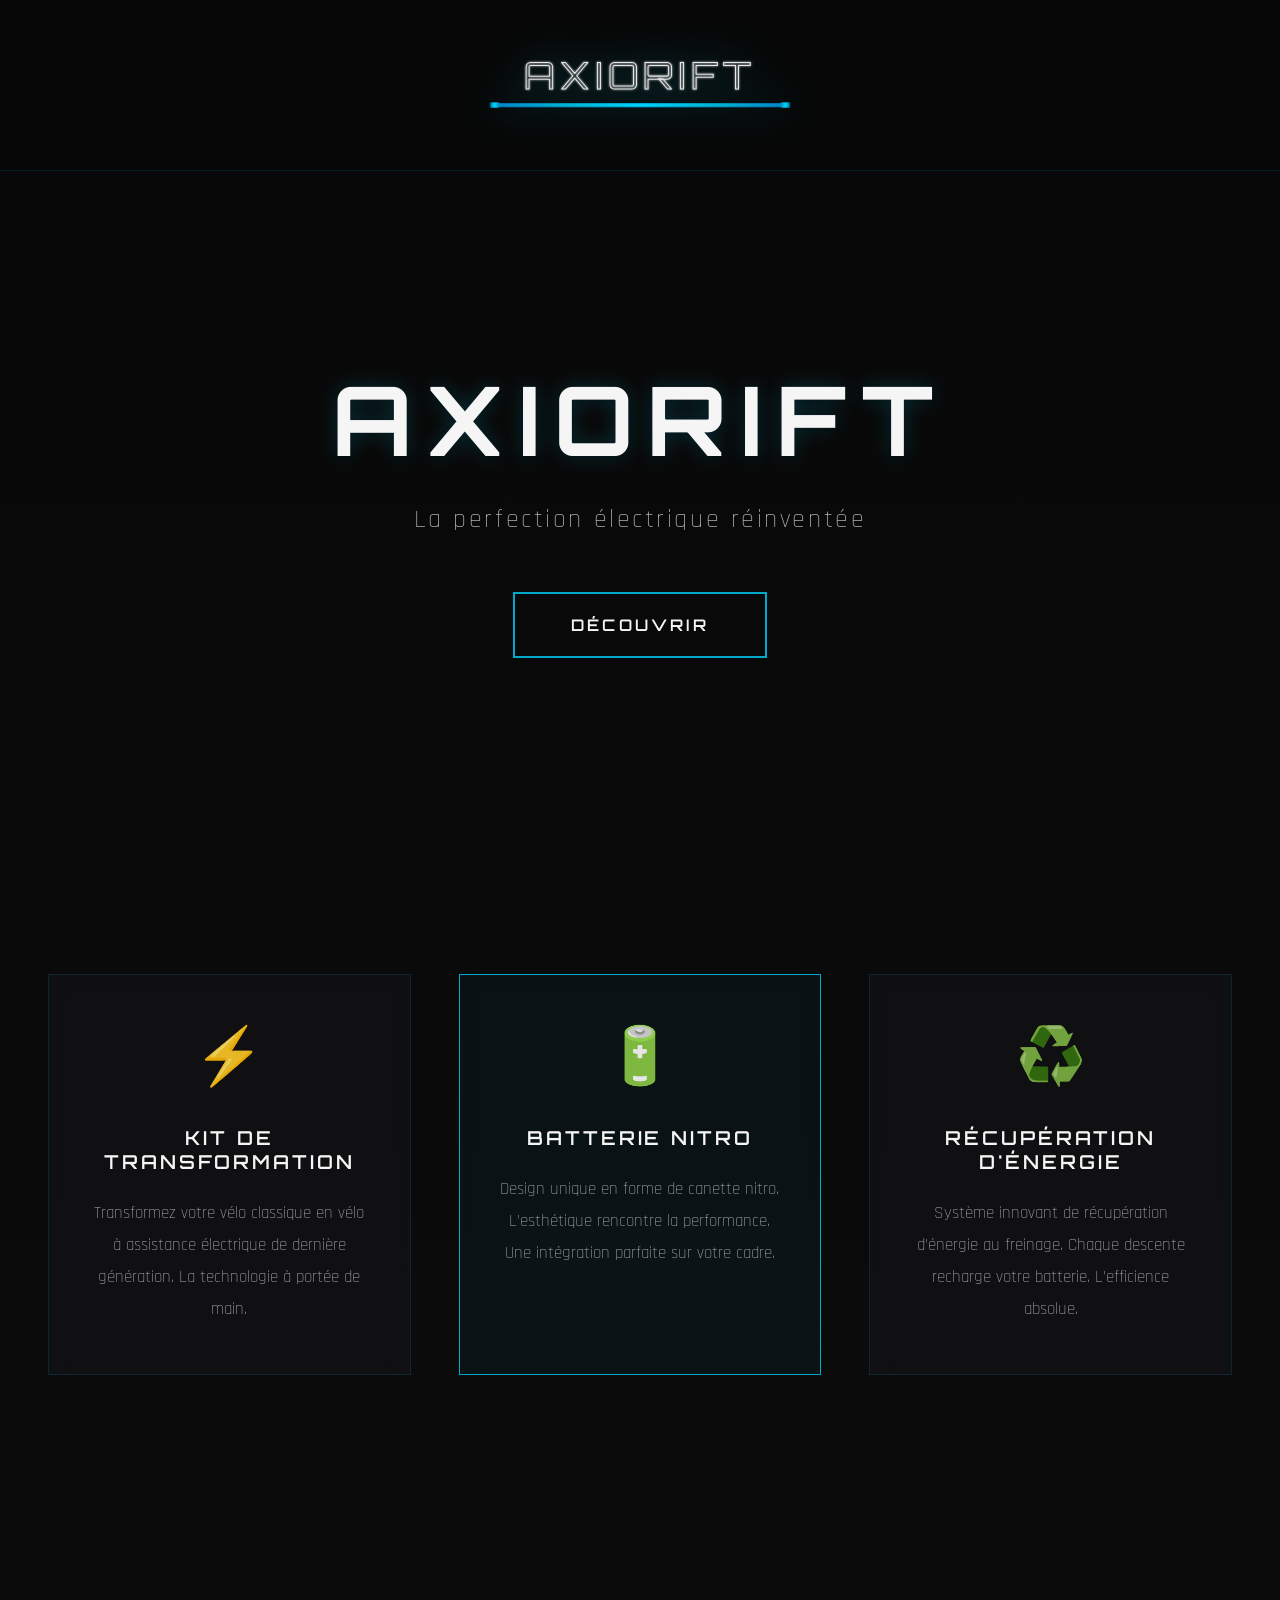
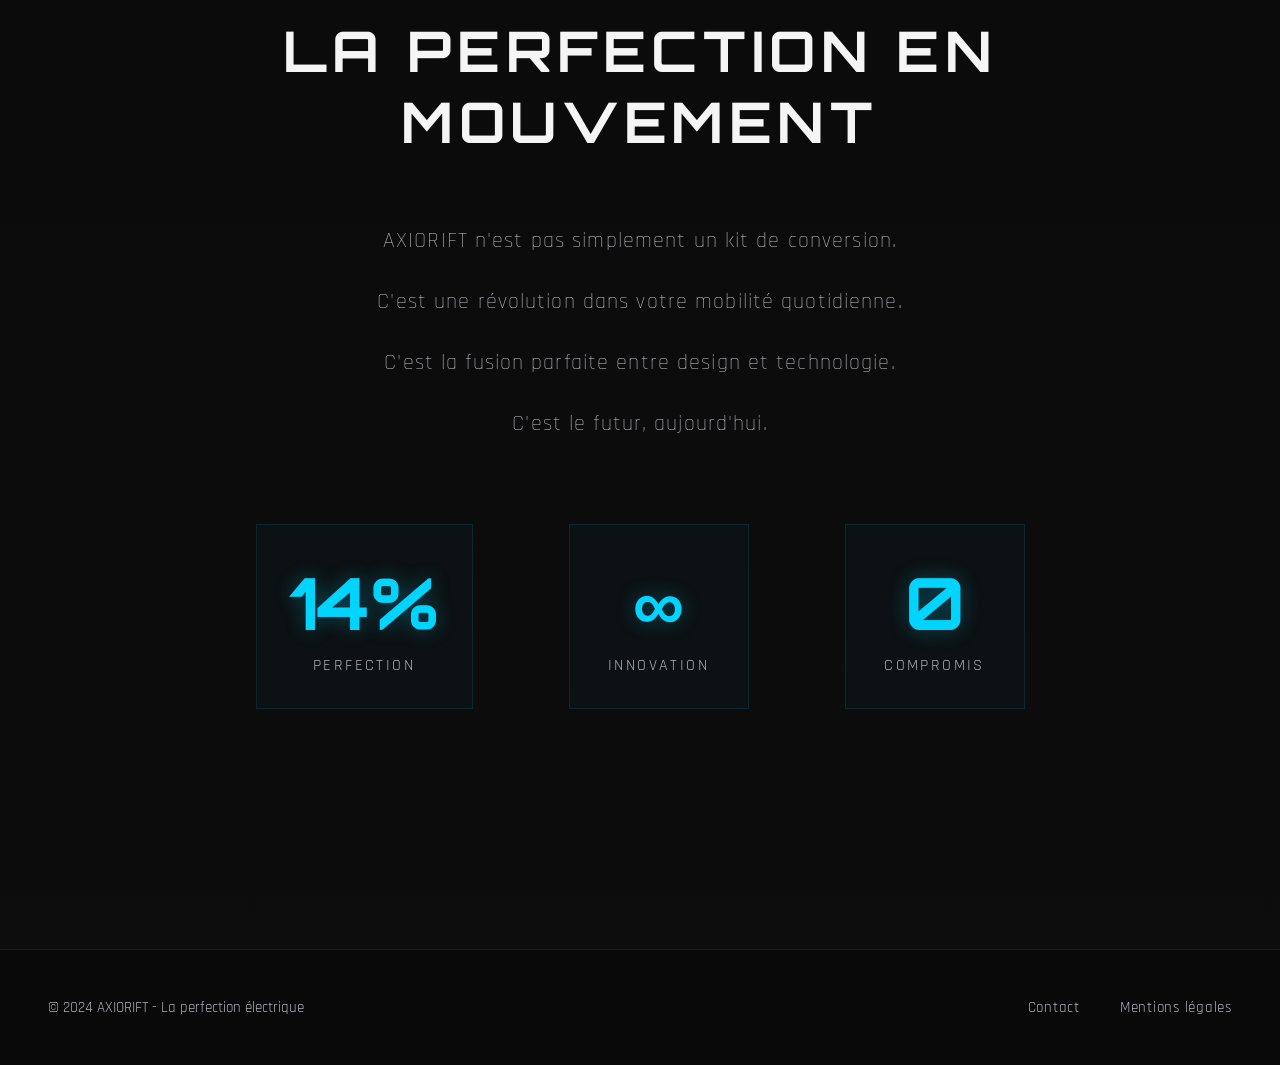
==== axiorift-standalone.html @ 2ce19484 "Add standalone HTML file with inline CSS and JS" ====
<!DOCTYPE html>
<html lang="fr">
<head>
    <meta charset="UTF-8">
    <meta name="viewport" content="width=device-width, initial-scale=1.0">
    <title>AXIORIFT - La Perfection Électrique</title>
    <link rel="preconnect" href="https://fonts.googleapis.com">
    <link rel="preconnect" href="https://fonts.gstatic.com" crossorigin>
    <link href="https://fonts.googleapis.com/css2?family=Orbitron:wght@400;700;900&family=Rajdhani:wght@300;400;600;700&display=swap" rel="stylesheet">
    <style>
        :root {
            --primary-color: #00a8cc;
            --accent-cyan: #00d4ff;
            --dark-bg: #0d0d0d;
            --darker-bg: #080808;
            --card-bg: rgba(20, 20, 25, 0.6);
            --text-primary: #f5f5f5;
            --text-secondary: #b0b0b8;
            --border-color: rgba(0, 168, 204, 0.15);
            --glow-subtle: 0 0 15px rgba(0, 212, 255, 0.3);
        }

        * {
            margin: 0;
            padding: 0;
            box-sizing: border-box;
        }

        body {
            font-family: 'Rajdhani', sans-serif;
            background: linear-gradient(180deg, var(--darker-bg) 0%, var(--dark-bg) 100%);
            color: var(--text-primary);
            overflow-x: hidden;
            min-height: 100vh;
        }

        /* Header */
        header {
            padding: 2.5rem 0;
            border-bottom: 1px solid var(--border-color);
            background: rgba(8, 8, 8, 0.8);
            backdrop-filter: blur(10px);
            position: sticky;
            top: 0;
            z-index: 100;
        }

        nav {
            max-width: 1400px;
            margin: 0 auto;
            padding: 0 3rem;
        }

        .logo-container {
            display: flex;
            justify-content: center;
        }

        .logo {
            height: 90px;
            filter: drop-shadow(0 0 20px rgba(0, 212, 255, 0.4));
            transition: all 0.4s ease;
        }

        .logo:hover {
            filter: drop-shadow(0 0 30px rgba(0, 212, 255, 0.6));
            transform: translateY(-2px);
        }

        /* Hero Section */
        .hero {
            max-width: 1400px;
            margin: 0 auto;
            padding: 8rem 3rem;
            text-align: center;
            min-height: 75vh;
            display: flex;
            align-items: center;
            justify-content: center;
        }

        .hero-content {
            max-width: 900px;
        }

        .main-title {
            font-family: 'Orbitron', sans-serif;
            font-size: 6rem;
            font-weight: 700;
            color: var(--text-primary);
            text-transform: uppercase;
            letter-spacing: 0.15em;
            margin-bottom: 1.5rem;
            text-shadow:
                0 0 20px rgba(0, 212, 255, 0.2),
                0 2px 4px rgba(0, 0, 0, 0.5);
        }

        .tagline {
            font-size: 1.6rem;
            color: var(--text-secondary);
            margin-bottom: 3.5rem;
            font-weight: 300;
            letter-spacing: 0.1em;
        }

        .cta-container {
            margin-top: 3rem;
        }

        .cta-button {
            position: relative;
            padding: 1.3rem 3.5rem;
            font-family: 'Orbitron', sans-serif;
            font-size: 1rem;
            font-weight: 600;
            color: var(--text-primary);
            background: transparent;
            border: 2px solid var(--primary-color);
            cursor: pointer;
            overflow: hidden;
            transition: all 0.4s ease;
            letter-spacing: 0.2em;
            text-transform: uppercase;
        }

        .cta-button:hover {
            border-color: var(--accent-cyan);
            box-shadow: 0 0 25px rgba(0, 212, 255, 0.3);
            transform: translateY(-3px);
        }

        .cta-button span {
            position: relative;
            z-index: 2;
        }

        .button-glow {
            position: absolute;
            top: 0;
            left: -100%;
            width: 100%;
            height: 100%;
            background: linear-gradient(90deg, transparent, rgba(0, 212, 255, 0.2), transparent);
            transition: left 0.6s ease;
        }

        .cta-button:hover .button-glow {
            left: 100%;
        }

        /* Features Section */
        .features {
            max-width: 1400px;
            margin: 8rem auto;
            padding: 0 3rem;
            display: grid;
            grid-template-columns: repeat(auto-fit, minmax(350px, 1fr));
            gap: 3rem;
        }

        .feature-card {
            background: var(--card-bg);
            border: 1px solid var(--border-color);
            padding: 3rem 2.5rem;
            backdrop-filter: blur(10px);
            transition: all 0.4s ease;
            text-align: center;
        }

        .feature-card:hover {
            transform: translateY(-8px);
            border-color: var(--primary-color);
            box-shadow: 0 10px 40px rgba(0, 0, 0, 0.3), var(--glow-subtle);
        }

        .feature-card.highlight {
            border-color: var(--primary-color);
            background: rgba(0, 168, 204, 0.05);
        }

        .feature-icon {
            font-size: 3.5rem;
            margin-bottom: 2rem;
            opacity: 0.9;
        }

        .feature-card h3 {
            font-family: 'Orbitron', sans-serif;
            font-size: 1.2rem;
            margin-bottom: 1.5rem;
            color: var(--text-primary);
            letter-spacing: 0.15em;
            font-weight: 600;
        }

        .feature-card p {
            color: var(--text-secondary);
            line-height: 1.9;
            font-size: 1.05rem;
            font-weight: 300;
        }

        /* Manifesto Section */
        .manifesto {
            max-width: 1400px;
            margin: 10rem auto;
            padding: 5rem 3rem;
            text-align: center;
        }

        .manifesto-content h2 {
            font-family: 'Orbitron', sans-serif;
            font-size: 3.5rem;
            margin-bottom: 4rem;
            color: var(--text-primary);
            letter-spacing: 0.1em;
            font-weight: 700;
        }

        .manifesto-text {
            max-width: 800px;
            margin: 0 auto 5rem;
        }

        .manifesto-text p {
            font-size: 1.4rem;
            margin-bottom: 1.3rem;
            color: var(--text-secondary);
            font-weight: 300;
            letter-spacing: 0.05em;
            line-height: 1.8;
        }

        .stats {
            display: flex;
            justify-content: center;
            gap: 6rem;
            margin-top: 5rem;
        }

        .stat {
            display: flex;
            flex-direction: column;
            align-items: center;
            padding: 2rem;
            border: 1px solid var(--border-color);
            background: rgba(0, 168, 204, 0.03);
            min-width: 180px;
            transition: all 0.3s ease;
        }

        .stat:hover {
            border-color: var(--primary-color);
            box-shadow: var(--glow-subtle);
            transform: translateY(-5px);
        }

        .stat-number {
            font-family: 'Orbitron', sans-serif;
            font-size: 4.5rem;
            font-weight: 700;
            color: var(--accent-cyan);
            text-shadow: 0 0 20px rgba(0, 212, 255, 0.3);
            margin-bottom: 0.5rem;
        }

        .stat-label {
            font-size: 1rem;
            color: var(--text-secondary);
            text-transform: uppercase;
            letter-spacing: 0.15em;
            font-weight: 400;
        }

        /* Footer */
        footer {
            border-top: 1px solid var(--border-color);
            padding: 3rem 0;
            margin-top: 8rem;
            background: rgba(8, 8, 8, 0.6);
        }

        .footer-content {
            max-width: 1400px;
            margin: 0 auto;
            padding: 0 3rem;
            display: flex;
            justify-content: space-between;
            align-items: center;
            color: var(--text-secondary);
            font-size: 0.95rem;
        }

        .footer-links {
            display: flex;
            gap: 2.5rem;
        }

        .footer-links a {
            color: var(--text-secondary);
            text-decoration: none;
            transition: color 0.3s ease;
            letter-spacing: 0.05em;
        }

        .footer-links a:hover {
            color: var(--accent-cyan);
        }

        /* Responsive */
        @media (max-width: 1024px) {
            .main-title {
                font-size: 4.5rem;
            }

            .stats {
                gap: 3rem;
            }

            .features {
                grid-template-columns: 1fr;
                gap: 2rem;
            }
        }

        @media (max-width: 768px) {
            nav {
                padding: 0 2rem;
            }

            .hero {
                padding: 5rem 2rem;
            }

            .main-title {
                font-size: 3rem;
                letter-spacing: 0.1em;
            }

            .tagline {
                font-size: 1.3rem;
            }

            .manifesto-content h2 {
                font-size: 2.5rem;
            }

            .manifesto-text p {
                font-size: 1.2rem;
            }

            .stats {
                flex-direction: column;
                gap: 2rem;
            }

            .stat {
                width: 100%;
                max-width: 300px;
                margin: 0 auto;
            }

            .footer-content {
                flex-direction: column;
                gap: 1.5rem;
                text-align: center;
            }

            .logo {
                height: 70px;
            }
        }

        @media (max-width: 480px) {
            .main-title {
                font-size: 2.2rem;
            }

            .tagline {
                font-size: 1.1rem;
            }

            .cta-button {
                padding: 1rem 2.5rem;
                font-size: 0.9rem;
            }

            .feature-card {
                padding: 2rem 1.5rem;
            }

            .manifesto {
                padding: 3rem 2rem;
            }
        }
    </style>
</head>
<body>
    <header>
        <nav>
            <div class="logo-container">
                <svg class="logo" width="900" height="220" xmlns="http://www.w3.org/2000/svg" viewBox="0 0 900 220">
                    <defs>
                        <linearGradient id="lineGradient" x1="0%" y1="0%" x2="100%" y2="0%">
                            <stop offset="0%" style="stop-color:#0088cc;stop-opacity:1" />
                            <stop offset="25%" style="stop-color:#00b4d8;stop-opacity:1" />
                            <stop offset="50%" style="stop-color:#00d4ff;stop-opacity:1" />
                            <stop offset="75%" style="stop-color:#00b4d8;stop-opacity:1" />
                            <stop offset="100%" style="stop-color:#0088cc;stop-opacity:1" />
                        </linearGradient>
                        <filter id="softGlow">
                            <feGaussianBlur stdDeviation="2.5" result="coloredBlur"/>
                            <feMerge>
                                <feMergeNode in="coloredBlur"/>
                                <feMergeNode in="SourceGraphic"/>
                            </feMerge>
                        </filter>
                    </defs>
                    <text x="450" y="120" font-family="Orbitron, Arial, sans-serif" font-size="90" font-weight="400" fill="none" stroke="#e8e8e8" stroke-width="2.5" text-anchor="middle" letter-spacing="12" filter="url(#softGlow)">AXIORIFT</text>
                    <rect x="100" y="155" width="700" height="8" fill="url(#lineGradient)" filter="url(#softGlow)"/>
                    <rect x="85" y="153" width="20" height="12" fill="url(#lineGradient)" filter="url(#softGlow)"/>
                    <rect x="795" y="153" width="20" height="12" fill="url(#lineGradient)" filter="url(#softGlow)"/>
                </svg>
            </div>
        </nav>
    </header>

    <main>
        <section class="hero">
            <div class="hero-content">
                <h1 class="main-title">AXIORIFT</h1>
                <p class="tagline">La perfection électrique réinventée</p>
                <div class="cta-container">
                    <button class="cta-button">
                        <span>DÉCOUVRIR</span>
                        <div class="button-glow"></div>
                    </button>
                </div>
            </div>
        </section>

        <section class="features">
            <div class="feature-card">
                <div class="feature-icon">⚡</div>
                <h3>KIT DE TRANSFORMATION</h3>
                <p>Transformez votre vélo classique en vélo à assistance électrique de dernière génération. La technologie à portée de main.</p>
            </div>

            <div class="feature-card highlight">
                <div class="feature-icon">🔋</div>
                <h3>BATTERIE NITRO</h3>
                <p>Design unique en forme de canette nitro. L'esthétique rencontre la performance. Une intégration parfaite sur votre cadre.</p>
            </div>

            <div class="feature-card">
                <div class="feature-icon">♻️</div>
                <h3>RÉCUPÉRATION D'ÉNERGIE</h3>
                <p>Système innovant de récupération d'énergie au freinage. Chaque descente recharge votre batterie. L'efficience absolue.</p>
            </div>
        </section>

        <section class="manifesto">
            <div class="manifesto-content">
                <h2>LA PERFECTION EN MOUVEMENT</h2>
                <div class="manifesto-text">
                    <p>AXIORIFT n'est pas simplement un kit de conversion.</p>
                    <p>C'est une révolution dans votre mobilité quotidienne.</p>
                    <p>C'est la fusion parfaite entre design et technologie.</p>
                    <p>C'est le futur, aujourd'hui.</p>
                </div>
                <div class="stats">
                    <div class="stat">
                        <span class="stat-number">99%</span>
                        <span class="stat-label">Perfection</span>
                    </div>
                    <div class="stat">
                        <span class="stat-number">∞</span>
                        <span class="stat-label">Innovation</span>
                    </div>
                    <div class="stat">
                        <span class="stat-number">0</span>
                        <span class="stat-label">Compromis</span>
                    </div>
                </div>
            </div>
        </section>
    </main>

    <footer>
        <div class="footer-content">
            <p>&copy; 2024 AXIORIFT - La perfection électrique</p>
            <div class="footer-links">
                <a href="#">Contact</a>
                <a href="#">Mentions légales</a>
            </div>
        </div>
    </footer>

    <script>
        // Smooth scrolling for CTA button
        document.querySelector('.cta-button').addEventListener('click', function() {
            document.querySelector('.features').scrollIntoView({
                behavior: 'smooth'
            });
        });

        // Subtle glow effect on title hover
        const title = document.querySelector('.main-title');
        if (title) {
            title.addEventListener('mouseenter', function() {
                this.style.textShadow = '0 0 30px rgba(0, 212, 255, 0.4), 0 2px 4px rgba(0, 0, 0, 0.5)';
            });

            title.addEventListener('mouseleave', function() {
                this.style.textShadow = '0 0 20px rgba(0, 212, 255, 0.2), 0 2px 4px rgba(0, 0, 0, 0.5)';
            });
        }

        // Add fade-in animation on scroll
        const observerOptions = {
            threshold: 0.1,
            rootMargin: '0px 0px -50px 0px'
        };

        const observer = new IntersectionObserver(function(entries) {
            entries.forEach(entry => {
                if (entry.isIntersecting) {
                    entry.target.style.opacity = '1';
                    entry.target.style.transform = 'translateY(0)';
                }
            });
        }, observerOptions);

        // Observe all feature cards
        document.querySelectorAll('.feature-card').forEach(card => {
            card.style.opacity = '0';
            card.style.transform = 'translateY(30px)';
            card.style.transition = 'opacity 0.6s ease, transform 0.6s ease';
            observer.observe(card);
        });

        // Observe manifesto section
        const manifesto = document.querySelector('.manifesto-content');
        if (manifesto) {
            manifesto.style.opacity = '0';
            manifesto.style.transform = 'translateY(30px)';
            manifesto.style.transition = 'opacity 0.8s ease, transform 0.8s ease';
            observer.observe(manifesto);
        }

        // Number animation for perfection stat
        function animateNumber(element, target, suffix = '', duration = 1500) {
            let start = 0;
            const increment = target / (duration / 16);

            const timer = setInterval(() => {
                start += increment;
                if (start >= target) {
                    element.textContent = target + suffix;
                    clearInterval(timer);
                } else {
                    element.textContent = Math.floor(start) + suffix;
                }
            }, 16);
        }

        // Trigger number animation when stats are visible
        const statsObserver = new IntersectionObserver(function(entries) {
            entries.forEach(entry => {
                if (entry.isIntersecting) {
                    const perfectionStat = document.querySelector('.stat-number');
                    if (perfectionStat && perfectionStat.textContent === '99%') {
                        perfectionStat.textContent = '0%';
                        setTimeout(() => {
                            animateNumber(perfectionStat, 99, '%', 2000);
                        }, 200);
                    }
                    statsObserver.unobserve(entry.target);
                }
            });
        }, observerOptions);

        const stats = document.querySelector('.stats');
        if (stats) {
            statsObserver.observe(stats);
        }
    </script>
</body>
</html>
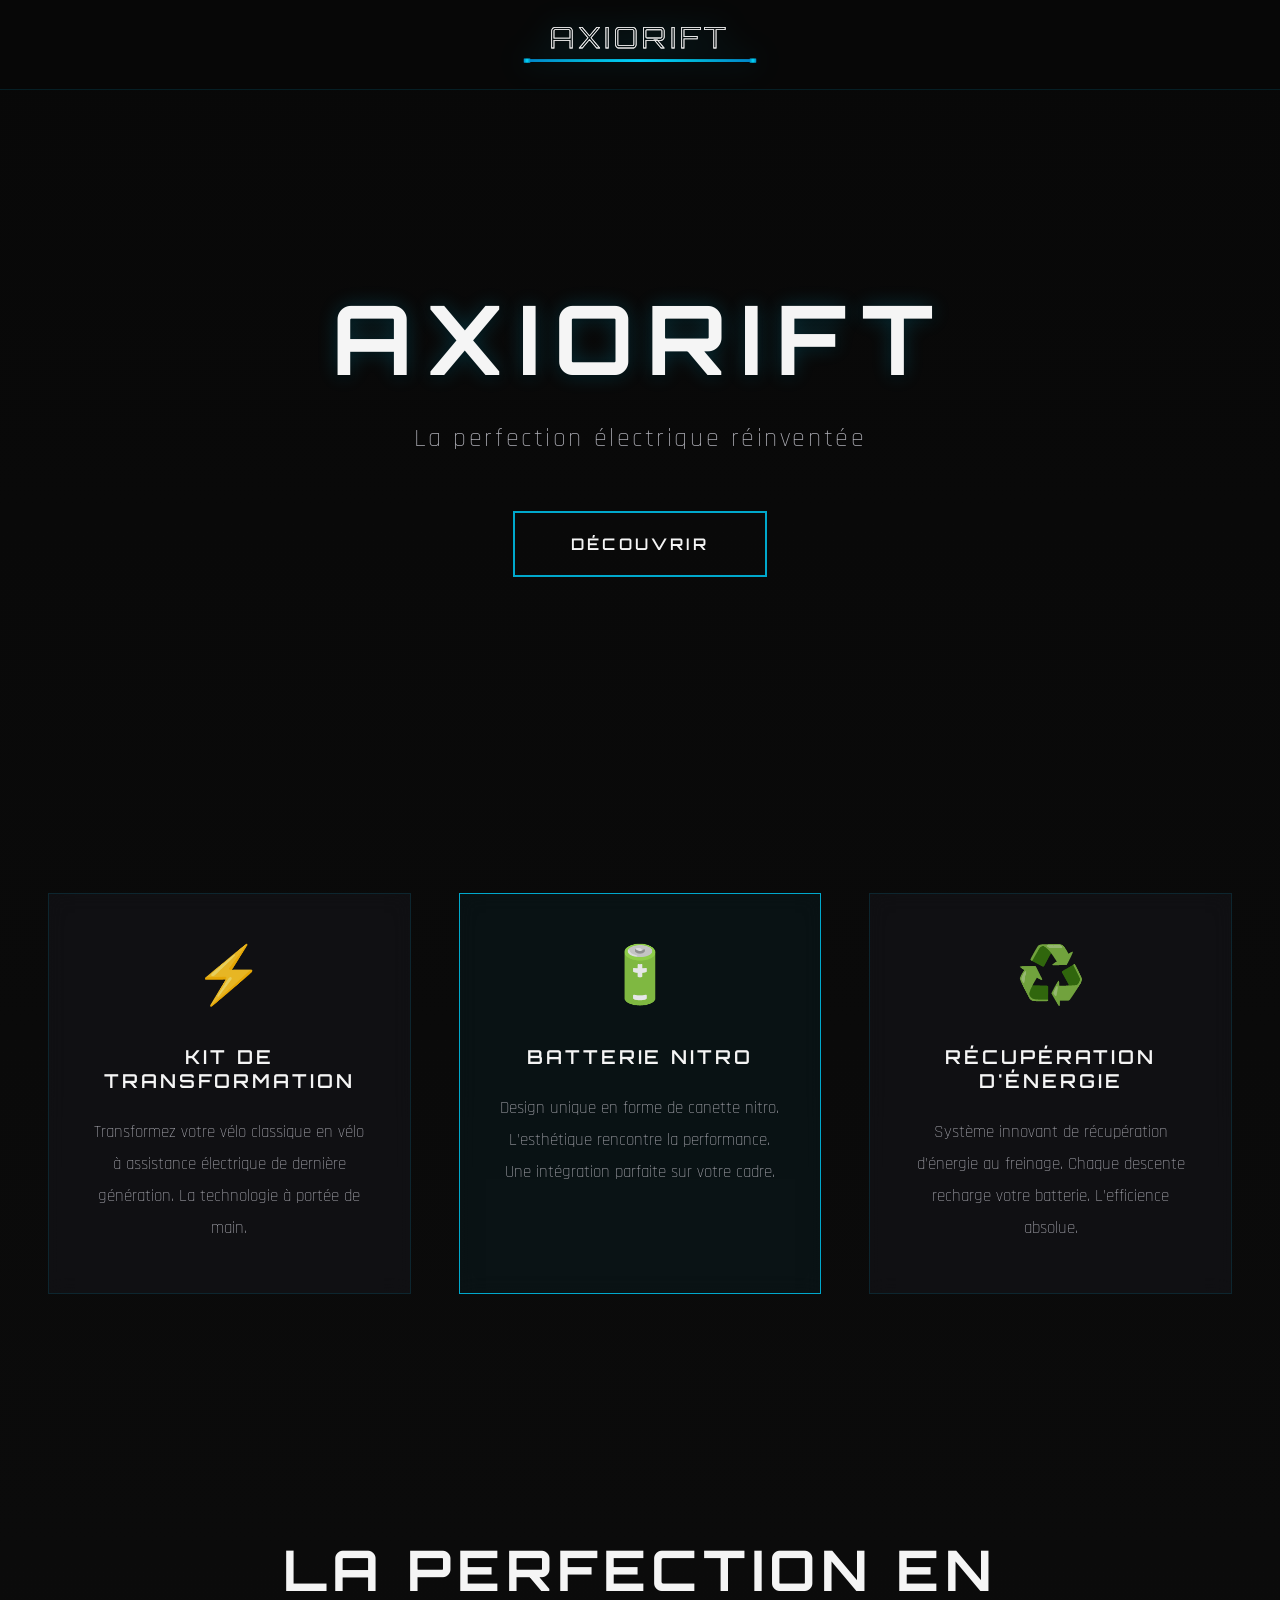
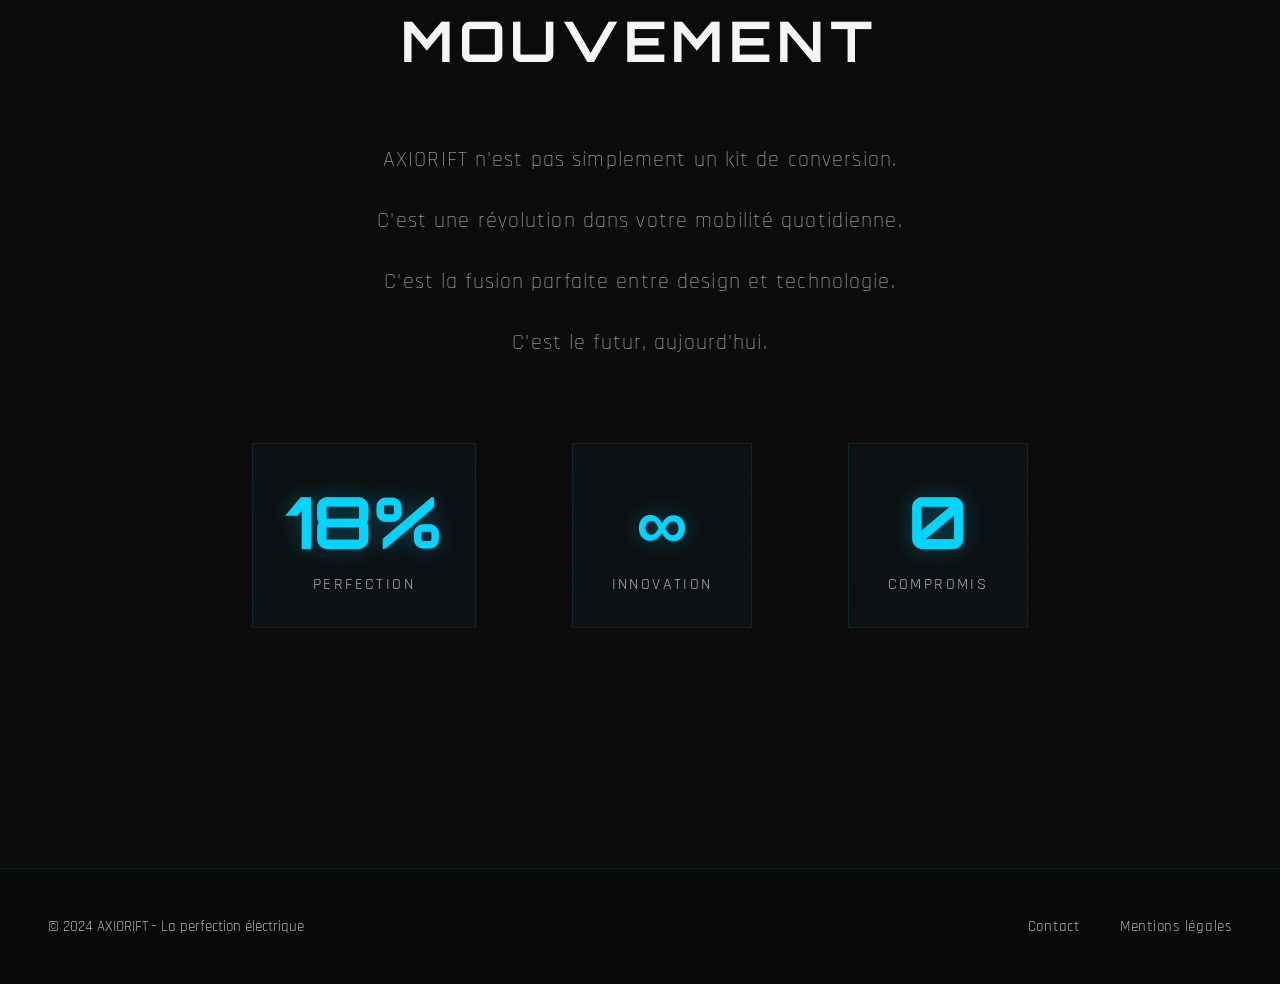
==== commit be6d794b: "Update standalone file with smaller header and auto-hide on scroll" ====
--- a/axiorift-standalone.html
+++ b/axiorift-standalone.html
@@ -32,17 +32,25 @@
             color: var(--text-primary);
             overflow-x: hidden;
             min-height: 100vh;
+            padding-top: 90px; /* Hauteur du header fixe */
         }
 
         /* Header */
         header {
-            padding: 2.5rem 0;
+            padding: 0.6rem 0;
             border-bottom: 1px solid var(--border-color);
-            background: rgba(8, 8, 8, 0.8);
+            background: rgba(8, 8, 8, 0.95);
             backdrop-filter: blur(10px);
-            position: sticky;
+            position: fixed;
             top: 0;
+            left: 0;
+            right: 0;
             z-index: 100;
+            transition: transform 0.3s ease-in-out;
+        }
+
+        header.hidden {
+            transform: translateY(-100%);
         }
 
         nav {
@@ -57,8 +65,8 @@
         }
 
         .logo {
-            height: 90px;
-            filter: drop-shadow(0 0 20px rgba(0, 212, 255, 0.4));
+            height: 70px;
+            filter: drop-shadow(0 0 15px rgba(0, 212, 255, 0.3));
             transition: all 0.4s ease;
         }
 
@@ -585,6 +593,30 @@
         if (stats) {
             statsObserver.observe(stats);
         }
+
+        // Hide header on scroll down, show on scroll up
+        let lastScrollTop = 0;
+        const header = document.querySelector('header');
+        const scrollThreshold = 50; // Start hiding after 50px of scroll
+
+        window.addEventListener('scroll', function() {
+            const scrollTop = window.pageYOffset || document.documentElement.scrollTop;
+
+            if (scrollTop > scrollThreshold) {
+                if (scrollTop > lastScrollTop) {
+                    // Scrolling down
+                    header.classList.add('hidden');
+                } else {
+                    // Scrolling up
+                    header.classList.remove('hidden');
+                }
+            } else {
+                // At the top of the page, always show header
+                header.classList.remove('hidden');
+            }
+
+            lastScrollTop = scrollTop <= 0 ? 0 : scrollTop;
+        }, false);
     </script>
 </body>
 </html>
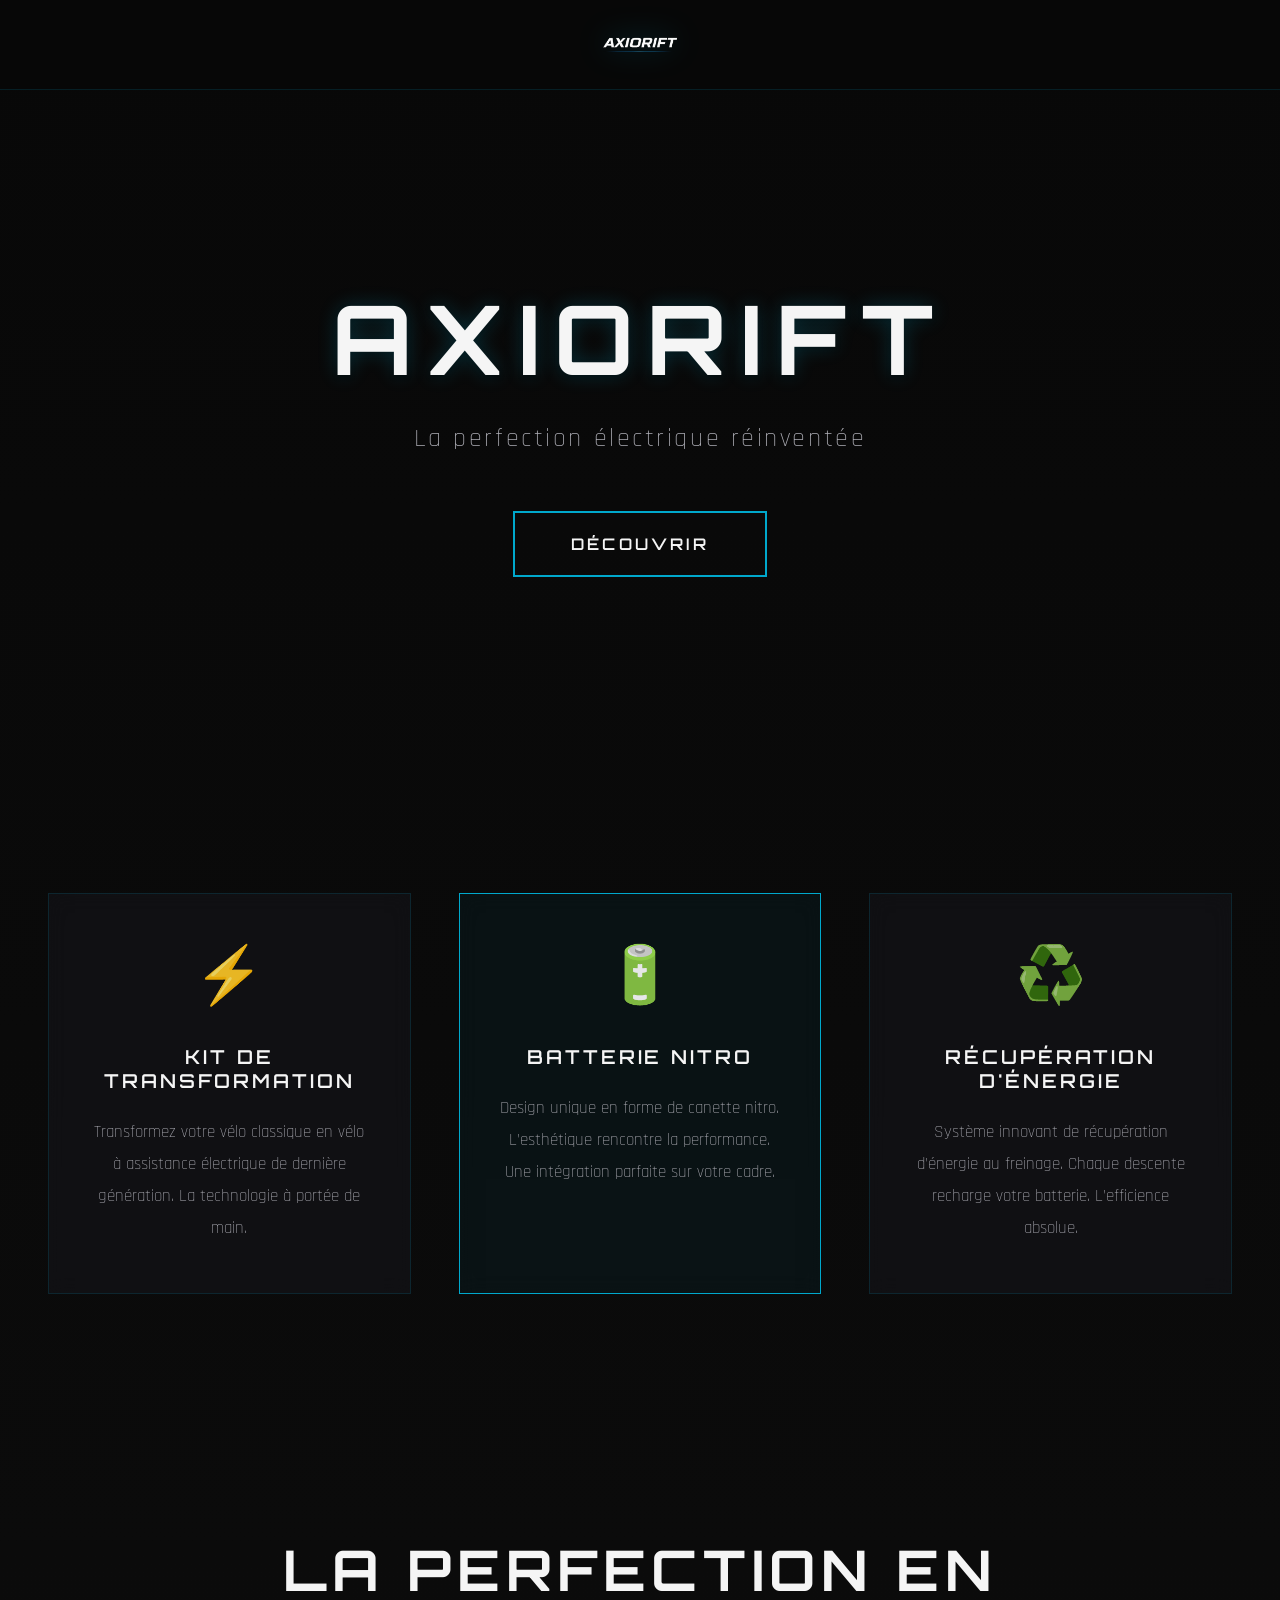
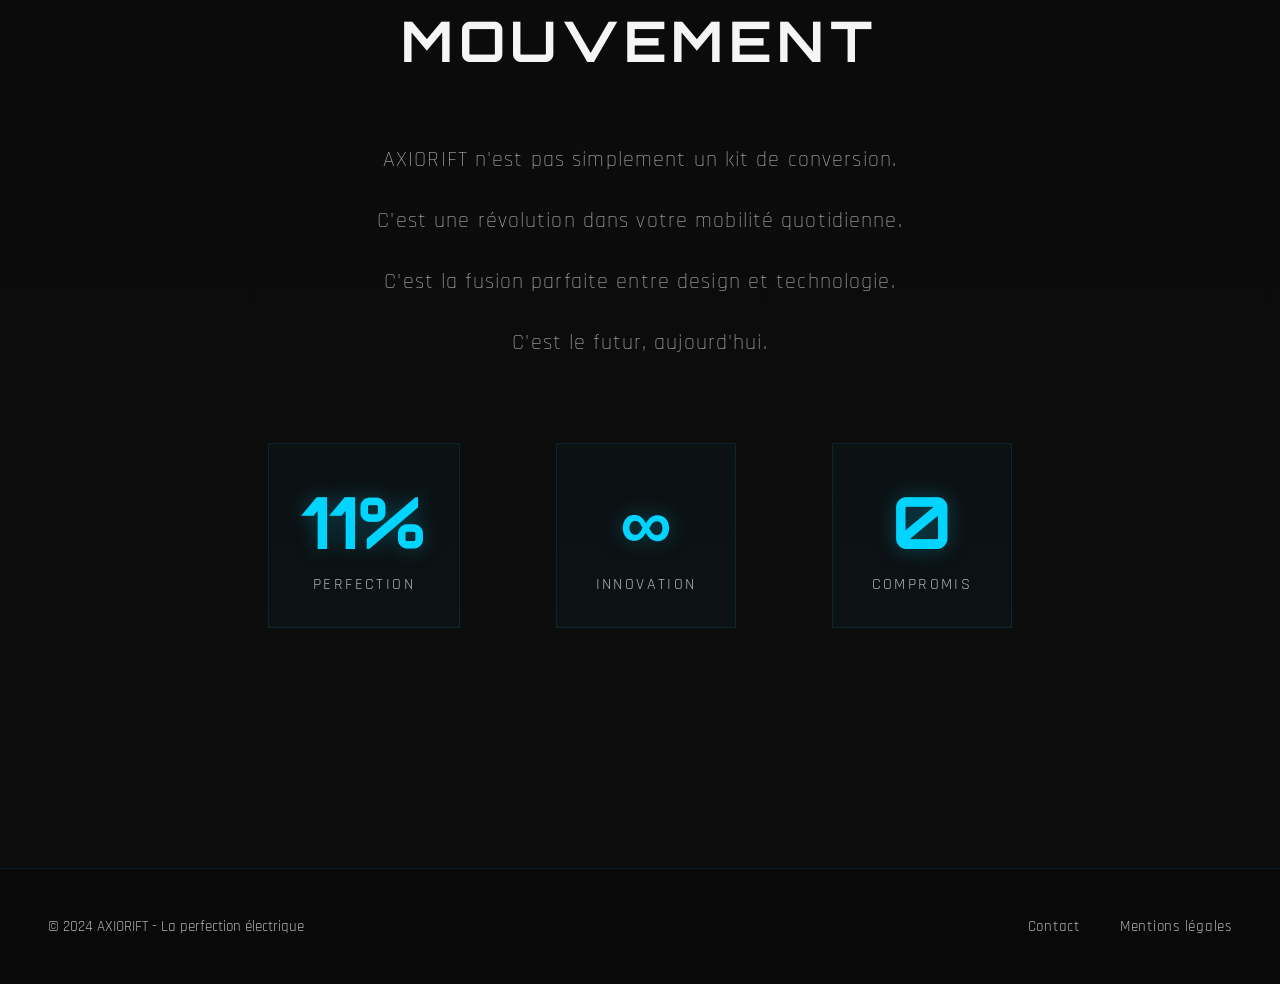
==== commit 2f890cfb: "Replace all logos with new AXIORIFT logo design" ====
--- a/axiorift-standalone.html
+++ b/axiorift-standalone.html
@@ -408,28 +408,7 @@
     <header>
         <nav>
             <div class="logo-container">
-                <svg class="logo" width="900" height="220" xmlns="http://www.w3.org/2000/svg" viewBox="0 0 900 220">
-                    <defs>
-                        <linearGradient id="lineGradient" x1="0%" y1="0%" x2="100%" y2="0%">
-                            <stop offset="0%" style="stop-color:#0088cc;stop-opacity:1" />
-                            <stop offset="25%" style="stop-color:#00b4d8;stop-opacity:1" />
-                            <stop offset="50%" style="stop-color:#00d4ff;stop-opacity:1" />
-                            <stop offset="75%" style="stop-color:#00b4d8;stop-opacity:1" />
-                            <stop offset="100%" style="stop-color:#0088cc;stop-opacity:1" />
-                        </linearGradient>
-                        <filter id="softGlow">
-                            <feGaussianBlur stdDeviation="2.5" result="coloredBlur"/>
-                            <feMerge>
-                                <feMergeNode in="coloredBlur"/>
-                                <feMergeNode in="SourceGraphic"/>
-                            </feMerge>
-                        </filter>
-                    </defs>
-                    <text x="450" y="120" font-family="Orbitron, Arial, sans-serif" font-size="90" font-weight="400" fill="none" stroke="#e8e8e8" stroke-width="2.5" text-anchor="middle" letter-spacing="12" filter="url(#softGlow)">AXIORIFT</text>
-                    <rect x="100" y="155" width="700" height="8" fill="url(#lineGradient)" filter="url(#softGlow)"/>
-                    <rect x="85" y="153" width="20" height="12" fill="url(#lineGradient)" filter="url(#softGlow)"/>
-                    <rect x="795" y="153" width="20" height="12" fill="url(#lineGradient)" filter="url(#softGlow)"/>
-                </svg>
+                <img src="assets/images/logo.png" alt="AXIORIFT" class="logo">
             </div>
         </nav>
     </header>
